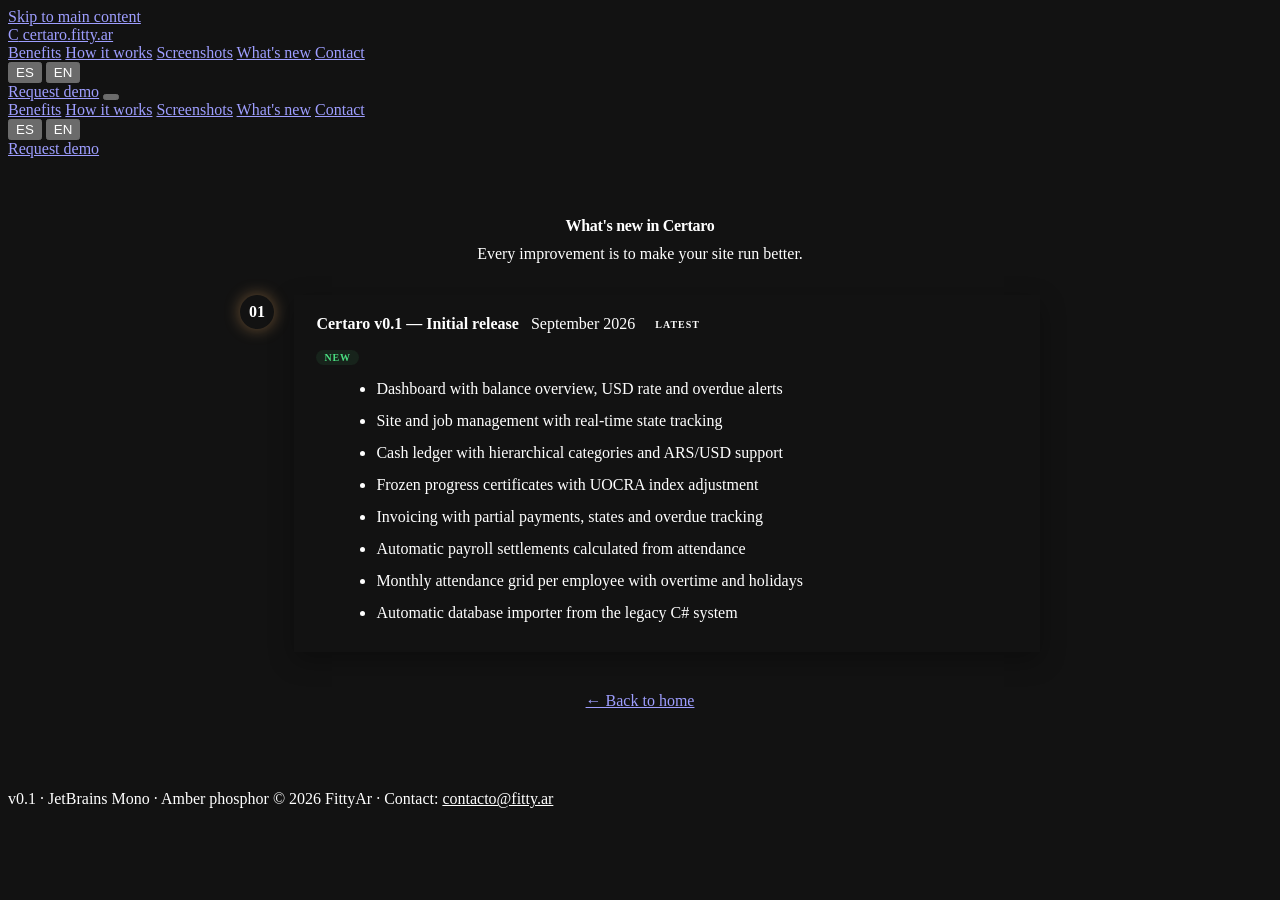
==== changelog.html @ 06055aca "refactor(web): update messaging for commercial product and ERP evolution" ====
<!DOCTYPE html>
<html lang="es">
<head>
<meta charset="utf-8">
<meta name="viewport" content="width=device-width, initial-scale=1">
<title>Novedades — Certaro</title>
<meta name="description" content="Historial de versiones y nuevas funciones de Certaro para contratistas eléctricos.">
<meta name="color-scheme" content="dark">
<meta name="theme-color" content="#0a0a0d">
<link rel="icon" href="assets/certaro-logo.svg" type="image/svg+xml">
<link href="https://fonts.googleapis.com/css2?family=JetBrains+Mono:wght@400;500;600;700;800&display=swap" rel="stylesheet">
<link rel="stylesheet" href="css/base.css">
<style>
.changelog-wrap { max-width: 800px; margin: 0 auto; padding: 3rem 0 4rem; }
.changelog-wrap h1 { font-size: var(--text-3xl); font-weight: 800; letter-spacing: -.02em; text-align: center; }
.changelog-wrap .sub { text-align: center; color: var(--color-text-muted); margin-top: .6rem; font-size: var(--text-md); }
#changelog-loading { text-align: center; color: var(--color-text-dim); padding: 3rem 1rem; font-size: var(--text-sm); }
#changelog-error { display: none; text-align: center; padding: 2rem; color: var(--color-danger); }
#changelog-error a { color: var(--color-amber); text-decoration: underline; }
.cl-entry { display: flex; gap: 1.25rem; margin-top: 2rem; position: relative; }
.cl-entry::before { content: ""; position: absolute; left: 16px; top: 36px; bottom: -28px; width: 1px; background: var(--color-border); }
.cl-entry:last-child::before { display: none; }
.cl-dot {
  flex: 0 0 34px; height: 34px; border-radius: 50%;
  background: var(--color-soft); border: 1px solid var(--color-border);
  display: grid; place-items: center; font-size: var(--text-xs); font-weight: 700; color: var(--color-text-dim);
  position: relative; z-index: 1;
}
.cl-latest .cl-dot {
  background: var(--color-amber); color: var(--color-text-on-accent);
  border-color: var(--color-amber); box-shadow: 0 0 16px #ffb86c66;
}
.cl-card {
  flex: 1; background: var(--color-raised); border: 1px solid var(--color-border);
  border-radius: var(--radius-lg); padding: 1.25rem 1.4rem;
  box-shadow: 0 8px 24px rgba(0,0,0,0.3);
}
.cl-latest .cl-card { border-color: var(--color-border-amber); }
.cl-card-head { display: flex; align-items: center; gap: .75rem; flex-wrap: wrap; margin-bottom: .85rem; }
.cl-version { font-weight: 800; font-size: var(--text-lg); }
.cl-date { font-size: var(--text-xs); color: var(--color-text-dim); }
.cl-badge { font-size: 10px; font-weight: 800; letter-spacing: .1em; background: var(--color-amber); color: var(--color-text-on-accent); padding: 3px 8px; border-radius: 999px; }
.cl-group { margin-top: .85rem; }
.cl-group + .cl-group { padding-top: .75rem; border-top: 1px dashed var(--color-border); }
.cl-tag { font-size: 10px; font-weight: 700; letter-spacing: .08em; text-transform: uppercase; padding: 2px 8px; border-radius: 999px; background: var(--color-soft); border: 1px solid var(--color-border); color: var(--color-text-muted); display: inline-block; margin-bottom: .4rem; }
.cl-tag.added { background: #4ade8014; border-color: #4ade8050; color: #4ade80; }
.cl-tag.fixed { background: #f8717114; border-color: #f8717150; color: #f87171; }
.cl-tag.changed { background: #22d3ee14; border-color: #22d3ee50; color: #22d3ee; }
.cl-group ul { margin: .3rem 0 0 1.25rem; font-size: var(--text-sm); color: var(--color-text-muted); line-height: 1.65; }
.cl-group li { margin-bottom: .35rem; }
.cl-group code { background: var(--color-soft); padding: 1px 5px; border-radius: 3px; font-size: .85em; border: 1px solid var(--color-border); }
.cl-group strong { color: var(--color-text); }
.cl-group a { color: var(--color-amber); text-decoration: underline; }
#changelog-toggle { margin: 2rem auto 0; display: none; }
</style>
<link rel="canonical" href="https://certaro.fitty.ar/changelog.html">
</head>
<body>

<a href="#changelog-main" class="skip-to-content" data-i18n="skip.content">Saltar al contenido principal</a>

<header class="topbar">
  <div class="container topbar-inner">
    <a href="index.html" class="logo" aria-label="Certaro Home">
      <span class="logo-mark">C</span>
      certaro<span class="tld">.fitty.ar</span>
    </a>
    <nav class="nav-links" aria-label="Navegación principal">
      <a href="index.html#problems" data-i18n="nav.benefits">Beneficios</a>
      <a href="index.html#how" data-i18n="nav.how">Cómo funciona</a>
      <a href="index.html#gallery" data-i18n="nav.gallery">Capturas</a>
      <a href="changelog.html" class="active" data-i18n="nav.changelog">Novedades</a>
      <a href="index.html#contact" data-i18n="nav.contact">Contacto</a>
    </nav>
    <div class="topbar-actions">
      <div class="lang-switch" role="group" aria-label="Idioma">
        <button data-lang="es" class="active" onclick="setLocale('es')" aria-label="Español">ES</button>
        <button data-lang="en" onclick="setLocale('en')" aria-label="English">EN</button>
      </div>
      <a class="btn btn-primary btn-sm" href="index.html#contact" data-i18n="nav.cta">Solicitar demo</a>
      <button class="hamburger" id="hamburgerBtn" aria-label="Menú" aria-expanded="false" onclick="toggleMobileNav()">
        <span></span>
        <span></span>
        <span></span>
      </button>
    </div>
  </div>
</header>

<!-- MOBILE NAV DRAWER -->
<div class="mobile-nav-backdrop" id="mobileNavBackdrop" onclick="toggleMobileNav(false)"></div>
<div class="mobile-nav" id="mobileNav" aria-hidden="true">
  <nav class="mobile-nav-links" aria-label="Navegación móvil">
    <a href="index.html#problems" onclick="toggleMobileNav(false)" data-i18n="nav.benefits">Beneficios</a>
    <a href="index.html#how" onclick="toggleMobileNav(false)" data-i18n="nav.how">Cómo funciona</a>
    <a href="index.html#gallery" onclick="toggleMobileNav(false)" data-i18n="nav.gallery">Capturas</a>
    <a href="changelog.html" class="active" onclick="toggleMobileNav(false)" data-i18n="nav.changelog">Novedades</a>
    <a href="index.html#contact" onclick="toggleMobileNav(false)" data-i18n="nav.contact">Contacto</a>
  </nav>
  <div class="mobile-nav-footer">
    <div class="lang-switch" role="group" aria-label="Idioma">
      <button data-lang="es" class="active" onclick="setLocale('es'); toggleMobileNav(false);">ES</button>
      <button data-lang="en" onclick="setLocale('en'); toggleMobileNav(false);">EN</button>
    </div>
    <a class="btn btn-primary btn-sm" href="index.html#contact" onclick="toggleMobileNav(false)" data-i18n="nav.cta">Solicitar demo</a>
  </div>
</div>

<main id="changelog-main" class="container changelog-wrap">
  <h1 data-i18n="changelog.title">Novedades de Certaro</h1>
  <p class="sub" data-i18n="changelog.subtitle">Cada mejora es para que tu obra funcione mejor.</p>
  
  <div id="changelog-loading" data-i18n="changelog.loading">Cargando novedades…</div>
  <div id="changelog-error"><span data-i18n="changelog.error">No se pudieron consultar las novedades remotas. Mostrando versión local.</span></div>
  
  <div id="changelog-timeline"></div>
  
  <div style="text-align:center">
    <button id="changelog-toggle" class="btn btn-ghost btn-sm" data-i18n="changelog.showMore">Ver más versiones</button>
  </div>
  
  <div id="changelog-fallback" style="display:none">
    <article class="cl-entry cl-latest">
      <div class="cl-dot">01</div>
      <div class="cl-card">
        <div class="cl-card-head">
          <span class="cl-version" data-i18n="changelog.fallback.title">Certaro v0.1 — Versión inicial</span>
          <span class="cl-date" data-i18n="changelog.fallback.date">Septiembre 2026</span>
          <span class="cl-badge" data-i18n="changelog.latest">LO ÚLTIMO</span>
        </div>
        <div class="cl-group">
          <span class="cl-tag added" data-i18n="tag.added">Nuevo</span>
          <ul id="changelog-fallback-list"></ul>
        </div>
      </div>
    </article>
  </div>
  
  <p style="text-align:center;margin-top:2.5rem">
    <a href="index.html" class="btn btn-ghost btn-sm" data-i18n="changelog.back">← Volver al inicio</a>
  </p>
</main>

<footer class="footer">
  <div class="container">
    <div class="footer-bottom">
      <span><span class="status-dot"></span> <span data-i18n="footer.version">v0.1 · JetBrains Mono · Amber phosphor</span></span>
      <span>© 2026 FittyAr · <span data-i18n="footer.contact">Contacto</span>: <a href="mailto:contacto@fitty.ar" style="color:var(--color-amber)">contacto@fitty.ar</a></span>
    </div>
  </div>
</footer>

<script src="js/translations.js"></script>
<script src="js/changelog.js"></script>
<script>
function toggleMobileNav(force) {
  const nav = document.getElementById("mobileNav");
  const backdrop = document.getElementById("mobileNavBackdrop");
  const btn = document.getElementById("hamburgerBtn");
  if (!nav || !btn) return;
  const willOpen = (typeof force === "boolean") ? force : !nav.classList.contains("is-open");
  nav.classList.toggle("is-open", willOpen);
  if (backdrop) backdrop.classList.toggle("is-open", willOpen);
  btn.classList.toggle("is-open", willOpen);
  btn.setAttribute("aria-expanded", willOpen ? "true" : "false");
  nav.setAttribute("aria-hidden", willOpen ? "false" : "true");
}

document.addEventListener("keydown", (e) => {
  if (e.key === "Escape") {
    toggleMobileNav(false);
  }
});
</script>
</body>
</html>
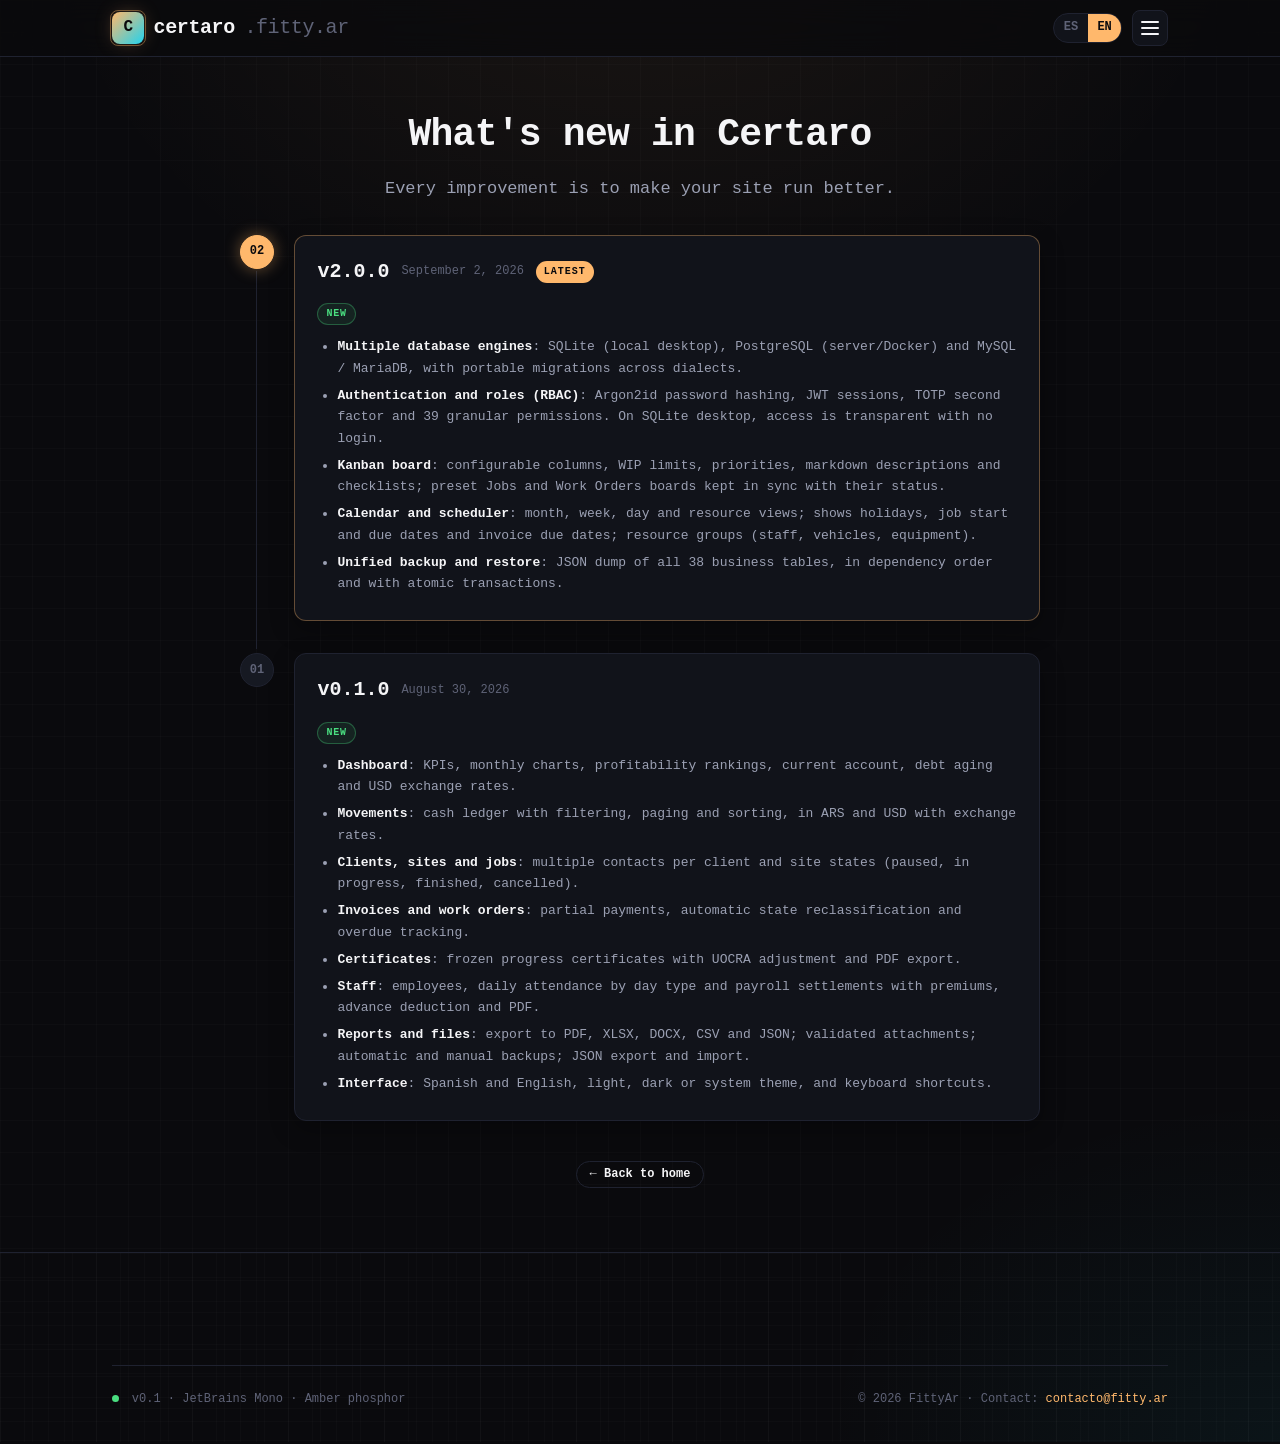
==== commit 1c73f16f: "feat(site): rebuild gallery, add install section, SEO assets and changelog - Replace the legacy scre" ====
--- a/changelog.html
+++ b/changelog.html
@@ -7,7 +7,16 @@
 <meta name="description" content="Historial de versiones y nuevas funciones de Certaro para contratistas eléctricos.">
 <meta name="color-scheme" content="dark">
 <meta name="theme-color" content="#0a0a0d">
+<meta property="og:title" content="Novedades — Certaro">
+<meta property="og:description" content="Historial de versiones y nuevas funciones de Certaro para contratistas eléctricos.">
+<meta property="og:type" content="website">
+<meta property="og:url" content="https://certaro.fitty.ar/changelog.html">
+<meta property="og:site_name" content="Certaro">
+<meta property="og:image" content="https://certaro.fitty.ar/assets/social.png">
+<meta name="twitter:card" content="summary_large_image">
+<meta name="twitter:image" content="https://certaro.fitty.ar/assets/social.png">
 <link rel="icon" href="assets/certaro-logo.svg" type="image/svg+xml">
+<link rel="icon" href="assets/icon.png" type="image/png">
 <link href="https://fonts.googleapis.com/css2?family=JetBrains+Mono:wght@400;500;600;700;800&display=swap" rel="stylesheet">
 <link rel="stylesheet" href="css/base.css">
 <style>
@@ -69,6 +78,7 @@
       <a href="index.html#problems" data-i18n="nav.benefits">Beneficios</a>
       <a href="index.html#how" data-i18n="nav.how">Cómo funciona</a>
       <a href="index.html#gallery" data-i18n="nav.gallery">Capturas</a>
+      <a href="index.html#install" data-i18n="nav.install">Instalación</a>
       <a href="changelog.html" class="active" data-i18n="nav.changelog">Novedades</a>
       <a href="index.html#contact" data-i18n="nav.contact">Contacto</a>
     </nav>
@@ -94,6 +104,7 @@
     <a href="index.html#problems" onclick="toggleMobileNav(false)" data-i18n="nav.benefits">Beneficios</a>
     <a href="index.html#how" onclick="toggleMobileNav(false)" data-i18n="nav.how">Cómo funciona</a>
     <a href="index.html#gallery" onclick="toggleMobileNav(false)" data-i18n="nav.gallery">Capturas</a>
+    <a href="index.html#install" onclick="toggleMobileNav(false)" data-i18n="nav.install">Instalación</a>
     <a href="changelog.html" class="active" onclick="toggleMobileNav(false)" data-i18n="nav.changelog">Novedades</a>
     <a href="index.html#contact" onclick="toggleMobileNav(false)" data-i18n="nav.contact">Contacto</a>
   </nav>
@@ -111,29 +122,11 @@
   <p class="sub" data-i18n="changelog.subtitle">Cada mejora es para que tu obra funcione mejor.</p>
   
   <div id="changelog-loading" data-i18n="changelog.loading">Cargando novedades…</div>
-  <div id="changelog-error"><span data-i18n="changelog.error">No se pudieron consultar las novedades remotas. Mostrando versión local.</span></div>
   
   <div id="changelog-timeline"></div>
   
   <div style="text-align:center">
     <button id="changelog-toggle" class="btn btn-ghost btn-sm" data-i18n="changelog.showMore">Ver más versiones</button>
-  </div>
-  
-  <div id="changelog-fallback" style="display:none">
-    <article class="cl-entry cl-latest">
-      <div class="cl-dot">01</div>
-      <div class="cl-card">
-        <div class="cl-card-head">
-          <span class="cl-version" data-i18n="changelog.fallback.title">Certaro v0.1 — Versión inicial</span>
-          <span class="cl-date" data-i18n="changelog.fallback.date">Septiembre 2026</span>
-          <span class="cl-badge" data-i18n="changelog.latest">LO ÚLTIMO</span>
-        </div>
-        <div class="cl-group">
-          <span class="cl-tag added" data-i18n="tag.added">Nuevo</span>
-          <ul id="changelog-fallback-list"></ul>
-        </div>
-      </div>
-    </article>
   </div>
   
   <p style="text-align:center;margin-top:2.5rem">
--- a/css/base.css
+++ b/css/base.css
@@ -0,0 +1,528 @@
+/* Certaro — base.css | Paleta fitty.ar amber phosphor */
+:root {
+  --color-base: #0a0a0d;
+  --color-raised: #11131a;
+  --color-soft: #161922;
+  --color-inset: #08090c;
+  --color-border: #1f2230;
+  --color-border-strong: #2a2e42;
+  --color-border-amber: #ffb86c59;
+  --color-border-cyan: #22d3ee59;
+  --color-text: #f5f5f7;
+  --color-text-muted: #9ba0b3;
+  --color-text-dim: #5f6377;
+  --color-text-on-accent: #0a0a0d;
+  --color-amber: #ffb86c;
+  --color-amber-hover: #ffa742;
+  --color-amber-soft: #ffb86c1f;
+  --color-cyan: #22d3ee;
+  --color-cyan-soft: #22d3ee1f;
+  --color-success: #4ade80;
+  --color-danger: #f87171;
+  --font-mono: "JetBrains Mono", ui-monospace, "SF Mono", Menlo, Consolas, monospace;
+  --text-xs: 0.75rem;
+  --text-sm: 0.8125rem;
+  --text-base: 0.9375rem;
+  --text-md: 1.0625rem;
+  --text-lg: 1.25rem;
+  --text-xl: 1.5rem;
+  --text-2xl: 1.875rem;
+  --text-3xl: 2.375rem;
+  --text-5xl: clamp(2.25rem, 4.2vw, 3.5rem);
+  --radius-sm: 4px;
+  --radius-md: 8px;
+  --radius-lg: 12px;
+  --radius-xl: 16px;
+  --max-w: 1120px;
+  --topbar-height: 56px;
+}
+
+* { box-sizing: border-box; margin: 0; padding: 0; }
+html {
+  scroll-behavior: smooth;
+  scrollbar-color: var(--color-border-strong) var(--color-base);
+}
+body {
+  font-family: var(--font-mono);
+  font-size: var(--text-base);
+  line-height: 1.6;
+  color: var(--color-text);
+  background-color: var(--color-base);
+  background-image:
+    radial-gradient(80% 60% at 50% -10%, #ffb86c14, transparent 60%),
+    radial-gradient(60% 40% at 100% 100%, #22d3ee0d, transparent 60%),
+    linear-gradient(#ffffff04 1px, transparent 1px),
+    linear-gradient(90deg, #ffffff04 1px, transparent 1px);
+  background-size: auto, auto, 32px 32px, 32px 32px;
+  -webkit-font-smoothing: antialiased;
+  font-feature-settings: "ss01", "cv11", "calt";
+  color-scheme: dark;
+  overflow-x: hidden;
+}
+::selection { background: var(--color-amber); color: var(--color-text-on-accent); }
+a { color: inherit; text-decoration: none; }
+img { display: block; max-width: 100%; }
+button { font: inherit; cursor: pointer; }
+
+/* — accessibility — */
+.skip-to-content {
+  position: absolute;
+  top: -100px;
+  left: 1rem;
+  z-index: 1000;
+  background: var(--color-amber);
+  color: var(--color-text-on-accent);
+  padding: .5rem 1rem;
+  border-radius: var(--radius-sm);
+  font-weight: 700;
+  font-size: var(--text-sm);
+  transition: top .2s ease;
+}
+.skip-to-content:focus {
+  top: 1rem;
+}
+:focus-visible {
+  outline: 2px solid var(--color-amber);
+  outline-offset: 2px;
+}
+
+/* — layout — */
+.container {
+  width: 100%;
+  max-width: var(--max-w);
+  margin: 0 auto;
+  padding: 0 clamp(1rem, 3.5vw, 2rem);
+}
+.section {
+  padding: 5rem 0;
+  scroll-margin-top: calc(var(--topbar-height) + 1.5rem);
+}
+section[id], div[id] {
+  scroll-margin-top: calc(var(--topbar-height) + 1.5rem);
+}
+.section-header {
+  text-align: center;
+  margin-bottom: 3rem;
+}
+.eyebrow {
+  display: inline-flex;
+  align-items: center;
+  gap: .4rem;
+  font-size: var(--text-xs);
+  font-weight: 600;
+  letter-spacing: .18em;
+  text-transform: uppercase;
+  color: var(--color-amber);
+}
+.eyebrow::before { content: "▸"; }
+.section-title {
+  font-size: var(--text-3xl);
+  font-weight: 700;
+  letter-spacing: -.02em;
+  line-height: 1.15;
+  margin-top: .5rem;
+  text-wrap: balance;
+}
+.section-subtitle {
+  font-size: var(--text-md);
+  color: var(--color-text-muted);
+  margin-top: .75rem;
+  max-width: 580px;
+  margin-inline: auto;
+}
+
+/* — header — */
+.topbar {
+  position: sticky;
+  top: 0;
+  z-index: 100;
+  backdrop-filter: blur(14px) saturate(160%);
+  background: color-mix(in srgb, var(--color-base) 82%, transparent);
+  border-bottom: 1px solid var(--color-border);
+}
+.topbar-inner {
+  display: flex;
+  align-items: center;
+  justify-content: space-between;
+  height: var(--topbar-height);
+  gap: 1rem;
+}
+.logo {
+  display: flex;
+  align-items: center;
+  gap: .6rem;
+  font-weight: 800;
+  font-size: var(--text-lg);
+  letter-spacing: -.02em;
+  white-space: nowrap;
+}
+.logo-mark {
+  width: 32px; height: 32px;
+  border-radius: var(--radius-md);
+  background: linear-gradient(135deg, var(--color-amber), var(--color-cyan));
+  display: grid; place-items: center;
+  font-weight: 800; font-size: 1rem;
+  color: var(--color-base);
+  box-shadow: 0 0 20px -4px #ffb86c66;
+  position: relative;
+}
+.logo-mark::after {
+  content: "";
+  position: absolute;
+  inset: -2px;
+  border-radius: inherit;
+  border: 1px solid #ffb86c66;
+  pointer-events: none;
+}
+.logo span.tld { color: var(--color-text-dim); font-weight: 400; }
+
+.nav-links { display: flex; align-items: center; gap: .25rem; }
+.nav-links a {
+  font-size: var(--text-sm);
+  color: var(--color-text-muted);
+  padding: .35rem .5rem;
+  white-space: nowrap;
+  border-radius: var(--radius-sm);
+  transition: background .15s, color .15s;
+}
+.nav-links a:hover { background: var(--color-soft); color: var(--color-text); }
+.nav-links a.active { background: var(--color-soft); color: var(--color-amber); font-weight: 600; }
+
+.topbar-actions { display: flex; align-items: center; gap: .6rem; }
+.lang-switch {
+  display: inline-flex;
+  border: 1px solid var(--color-border);
+  border-radius: 999px;
+  overflow: hidden;
+  font-size: var(--text-xs);
+  font-weight: 600;
+  background: var(--color-raised);
+}
+.lang-switch button {
+  padding: .25rem .6rem;
+  background: transparent;
+  border: none;
+  color: var(--color-text-dim);
+  transition: background .15s, color .15s;
+}
+.lang-switch button.active { background: var(--color-amber); color: var(--color-text-on-accent); }
+
+/* — buttons — */
+.btn {
+  display: inline-flex;
+  align-items: center;
+  justify-content: center;
+  gap: .4rem;
+  font-size: var(--text-sm);
+  font-weight: 600;
+  padding: .5rem 1.1rem;
+  border-radius: 999px;
+  border: 1px solid transparent;
+  transition: transform .15s, box-shadow .15s, background .15s, border-color .15s, color .15s;
+  white-space: nowrap;
+  line-height: 1.2;
+}
+.btn:hover { transform: translateY(-1px); }
+.btn-primary {
+  background: var(--color-amber);
+  color: var(--color-text-on-accent);
+  box-shadow: 0 4px 16px #ffb86c33;
+}
+.btn-primary:hover {
+  background: var(--color-amber-hover);
+  box-shadow: 0 6px 20px #ffb86c44;
+}
+.btn-ghost {
+  background: transparent;
+  border-color: var(--color-border);
+  color: var(--color-text);
+}
+.btn-ghost:hover {
+  border-color: var(--color-border-amber);
+  background: var(--color-soft);
+  color: var(--color-amber);
+}
+.btn-sm { padding: .35rem .8rem; font-size: var(--text-xs); }
+.btn-icon {
+  width: 36px; height: 36px;
+  padding: 0;
+  border-radius: var(--radius-md);
+  background: transparent;
+  border: 1px solid var(--color-border);
+  color: var(--color-text-muted);
+  display: grid; place-items: center;
+}
+.btn-icon:hover { border-color: var(--color-border-amber); color: var(--color-amber); }
+
+/* — hamburger & mobile drawer — */
+.hamburger {
+  display: none;
+  width: 36px; height: 36px;
+  background: var(--color-raised);
+  border: 1px solid var(--color-border);
+  border-radius: var(--radius-md);
+  padding: 0;
+  cursor: pointer;
+  place-items: center;
+  flex-direction: column;
+  justify-content: center;
+  gap: 4px;
+  color: var(--color-text);
+  transition: border-color .15s, background .15s;
+}
+.hamburger:hover {
+  border-color: var(--color-border-amber);
+}
+.hamburger span {
+  display: block;
+  width: 18px;
+  height: 2px;
+  background: currentColor;
+  border-radius: 2px;
+  transition: transform .2s ease, opacity .2s ease;
+}
+.hamburger.is-open span:nth-child(1) {
+  transform: translateY(6px) rotate(45deg);
+}
+.hamburger.is-open span:nth-child(2) {
+  opacity: 0;
+}
+.hamburger.is-open span:nth-child(3) {
+  transform: translateY(-6px) rotate(-45deg);
+}
+
+.mobile-nav-backdrop {
+  position: fixed;
+  inset: 0;
+  background: rgba(0, 0, 0, 0.7);
+  backdrop-filter: blur(4px);
+  z-index: 98;
+  opacity: 0;
+  pointer-events: none;
+  transition: opacity .25s ease;
+}
+.mobile-nav-backdrop.is-open {
+  opacity: 1;
+  pointer-events: auto;
+}
+
+.mobile-nav {
+  position: fixed;
+  top: var(--topbar-height);
+  left: 0;
+  right: 0;
+  background: var(--color-raised);
+  border-bottom: 1px solid var(--color-border-strong);
+  padding: 1.5rem;
+  z-index: 99;
+  transform: translateY(-100%);
+  opacity: 0;
+  pointer-events: none;
+  transition: transform .25s ease, opacity .25s ease;
+  box-shadow: 0 20px 40px rgba(0,0,0,0.8);
+}
+.mobile-nav.is-open {
+  transform: translateY(0);
+  opacity: 1;
+  pointer-events: auto;
+}
+.mobile-nav-links {
+  display: flex;
+  flex-direction: column;
+  gap: .5rem;
+  margin-bottom: 1.25rem;
+}
+.mobile-nav-links a {
+  font-size: var(--text-md);
+  font-weight: 600;
+  color: var(--color-text-muted);
+  padding: .6rem .8rem;
+  border-radius: var(--radius-md);
+  transition: background .15s, color .15s;
+}
+.mobile-nav-links a:hover,
+.mobile-nav-links a.active {
+  background: var(--color-soft);
+  color: var(--color-amber);
+}
+.mobile-nav-footer {
+  display: flex;
+  align-items: center;
+  justify-content: space-between;
+  padding-top: 1rem;
+  border-top: 1px solid var(--color-border);
+  gap: 1rem;
+}
+
+/* — lightbox modal — */
+.lightbox-modal {
+  position: fixed;
+  inset: 0;
+  z-index: 1000;
+  background: rgba(8, 9, 12, 0.92);
+  backdrop-filter: blur(8px);
+  display: flex;
+  flex-direction: column;
+  align-items: center;
+  justify-content: center;
+  padding: 2rem 1rem 1rem;
+  opacity: 0;
+  pointer-events: none;
+  transition: opacity .2s ease;
+}
+.lightbox-modal.is-open {
+  opacity: 1;
+  pointer-events: auto;
+}
+.lightbox-content {
+  position: relative;
+  max-width: 1200px;
+  width: 100%;
+  max-height: 85vh;
+  display: flex;
+  flex-direction: column;
+  align-items: center;
+}
+.lightbox-img {
+  max-width: 100%;
+  max-height: calc(85vh - 40px);
+  object-fit: contain;
+  border-radius: var(--radius-md);
+  border: 1px solid var(--color-border-strong);
+  box-shadow: 0 25px 50px -12px rgba(0, 0, 0, 0.9), 0 0 30px #ffb86c1a;
+}
+.lightbox-caption {
+  margin-top: .75rem;
+  font-size: var(--text-sm);
+  color: var(--color-text-muted);
+  text-align: center;
+}
+.lightbox-close {
+  position: absolute;
+  top: 1rem;
+  right: 1.5rem;
+  width: 40px;
+  height: 40px;
+  border-radius: 50%;
+  background: var(--color-raised);
+  border: 1px solid var(--color-border);
+  color: var(--color-text);
+  display: grid;
+  place-items: center;
+  font-size: 1.25rem;
+  cursor: pointer;
+  transition: background .15s, border-color .15s, color .15s;
+}
+.lightbox-close:hover {
+  background: var(--color-soft);
+  border-color: var(--color-amber);
+  color: var(--color-amber);
+}
+
+/* — footer — */
+.footer {
+  border-top: 1px solid var(--color-border);
+  padding: 4rem 0 2rem;
+  background-image:
+    linear-gradient(#ffffff04 1px, transparent 1px),
+    linear-gradient(90deg, #ffffff04 1px, transparent 1px);
+  background-size: 24px 24px;
+}
+.footer-grid {
+  display: grid;
+  grid-template-columns: 1.4fr 1fr 1.1fr 1fr;
+  gap: 2.5rem;
+}
+.footer-brand p {
+  font-size: var(--text-sm);
+  color: var(--color-text-muted);
+  margin-top: .75rem;
+  max-width: 300px;
+  line-height: 1.6;
+}
+.footer-col h4 {
+  font-size: var(--text-xs);
+  letter-spacing: .12em;
+  text-transform: uppercase;
+  color: var(--color-text-dim);
+  margin-bottom: 1rem;
+}
+.footer-col a {
+  display: block;
+  font-size: var(--text-sm);
+  color: var(--color-text-muted);
+  padding: .3rem 0;
+  transition: color .15s, transform .15s;
+}
+.footer-col a:hover {
+  color: var(--color-amber);
+  transform: translateX(2px);
+}
+.footer-bottom {
+  margin-top: 3rem;
+  padding-top: 1.5rem;
+  border-top: 1px solid var(--color-border);
+  display: flex;
+  align-items: center;
+  justify-content: space-between;
+  flex-wrap: wrap;
+  gap: 1rem;
+  font-size: var(--text-xs);
+  color: var(--color-text-dim);
+}
+.footer-bottom a {
+  color: var(--color-text-muted);
+  transition: color .15s;
+}
+.footer-bottom a:hover {
+  color: var(--color-amber);
+}
+.status-dot {
+  display: inline-block;
+  width: 7px; height: 7px;
+  border-radius: 50%;
+  background: var(--color-success);
+  animation: pulse-dot 2.5s infinite;
+  margin-right: .35rem;
+}
+@keyframes pulse-dot {
+  0%,100% { opacity:1; transform: scale(1); }
+  50% { opacity:.5; transform: scale(.85); }
+}
+
+/* — reveal animation — */
+.reveal {
+  opacity: 0;
+  transform: translateY(16px);
+  transition: opacity .6s cubic-bezier(0.16, 1, 0.3, 1), transform .6s cubic-bezier(0.16, 1, 0.3, 1);
+}
+.reveal.is-visible {
+  opacity: 1;
+  transform: translateY(0);
+}
+@media (prefers-reduced-motion: reduce) {
+  .reveal { opacity: 1; transform: none; transition: none; }
+  .status-dot { animation: none; }
+}
+
+/* — responsive — */
+@media (max-width: 900px) {
+  .footer-grid { grid-template-columns: 1fr 1fr; gap: 2rem; }
+}
+@media (max-width: 768px) {
+  .nav-links { display: none; }
+  .topbar-actions .btn-primary { display: none; }
+  .hamburger { display: inline-flex; }
+  .section { padding: 3.75rem 0; }
+}
+@media (max-width: 520px) {
+  .footer-grid { grid-template-columns: 1fr; }
+  .footer-bottom { flex-direction: column; align-items: flex-start; }
+}
+
+
+@media (max-width: 1340px) {
+  .nav-links { display: none; }
+  .topbar-actions .btn-primary { display: none; }
+  .hamburger { display: inline-flex; }
+}
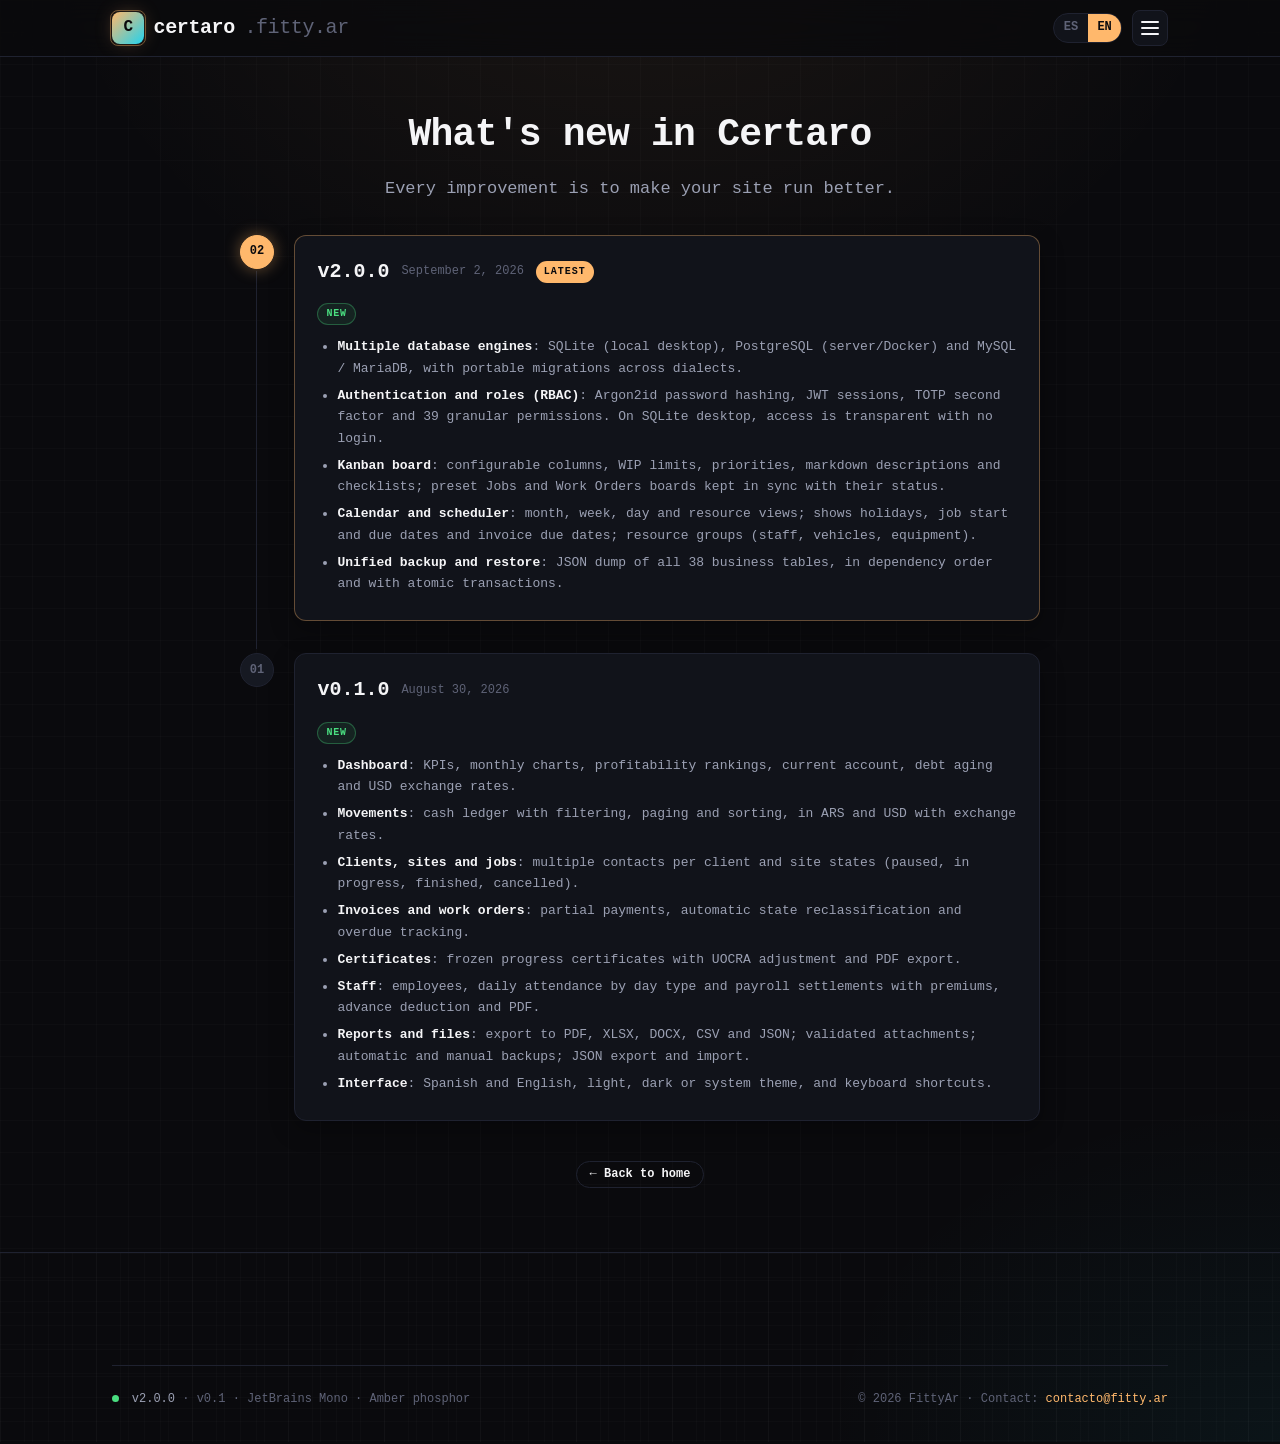
==== commit 983a0e22: "feat(site): derive the shown version from Certaro's CHANGELOG.md tools/changelog/sync.py reads ../Ce" ====
--- a/changelog.html
+++ b/changelog.html
@@ -4,11 +4,11 @@
 <meta charset="utf-8">
 <meta name="viewport" content="width=device-width, initial-scale=1">
 <title>Novedades — Certaro</title>
-<meta name="description" content="Historial de versiones y nuevas funciones de Certaro para contratistas eléctricos.">
+<meta name="description" content="Historial de versiones y nuevas funciones de Certaro, el ERP modular de FittyAr.">
 <meta name="color-scheme" content="dark">
 <meta name="theme-color" content="#0a0a0d">
 <meta property="og:title" content="Novedades — Certaro">
-<meta property="og:description" content="Historial de versiones y nuevas funciones de Certaro para contratistas eléctricos.">
+<meta property="og:description" content="Historial de versiones y nuevas funciones de Certaro, el ERP modular de FittyAr.">
 <meta property="og:type" content="website">
 <meta property="og:url" content="https://certaro.fitty.ar/changelog.html">
 <meta property="og:site_name" content="Certaro">
@@ -137,13 +137,14 @@
 <footer class="footer">
   <div class="container">
     <div class="footer-bottom">
-      <span><span class="status-dot"></span> <span data-i18n="footer.version">v0.1 · JetBrains Mono · Amber phosphor</span></span>
+      <span><span class="status-dot"></span> <a href="changelog.html" data-app-version>v2.0.0</a> · <span data-i18n="footer.version">JetBrains Mono · Amber phosphor</span></span>
       <span>© 2026 FittyAr · <span data-i18n="footer.contact">Contacto</span>: <a href="mailto:contacto@fitty.ar" style="color:var(--color-amber)">contacto@fitty.ar</a></span>
     </div>
   </div>
 </footer>
 
 <script src="js/translations.js"></script>
+<script src="js/releases.js"></script>
 <script src="js/changelog.js"></script>
 <script>
 function toggleMobileNav(force) {
